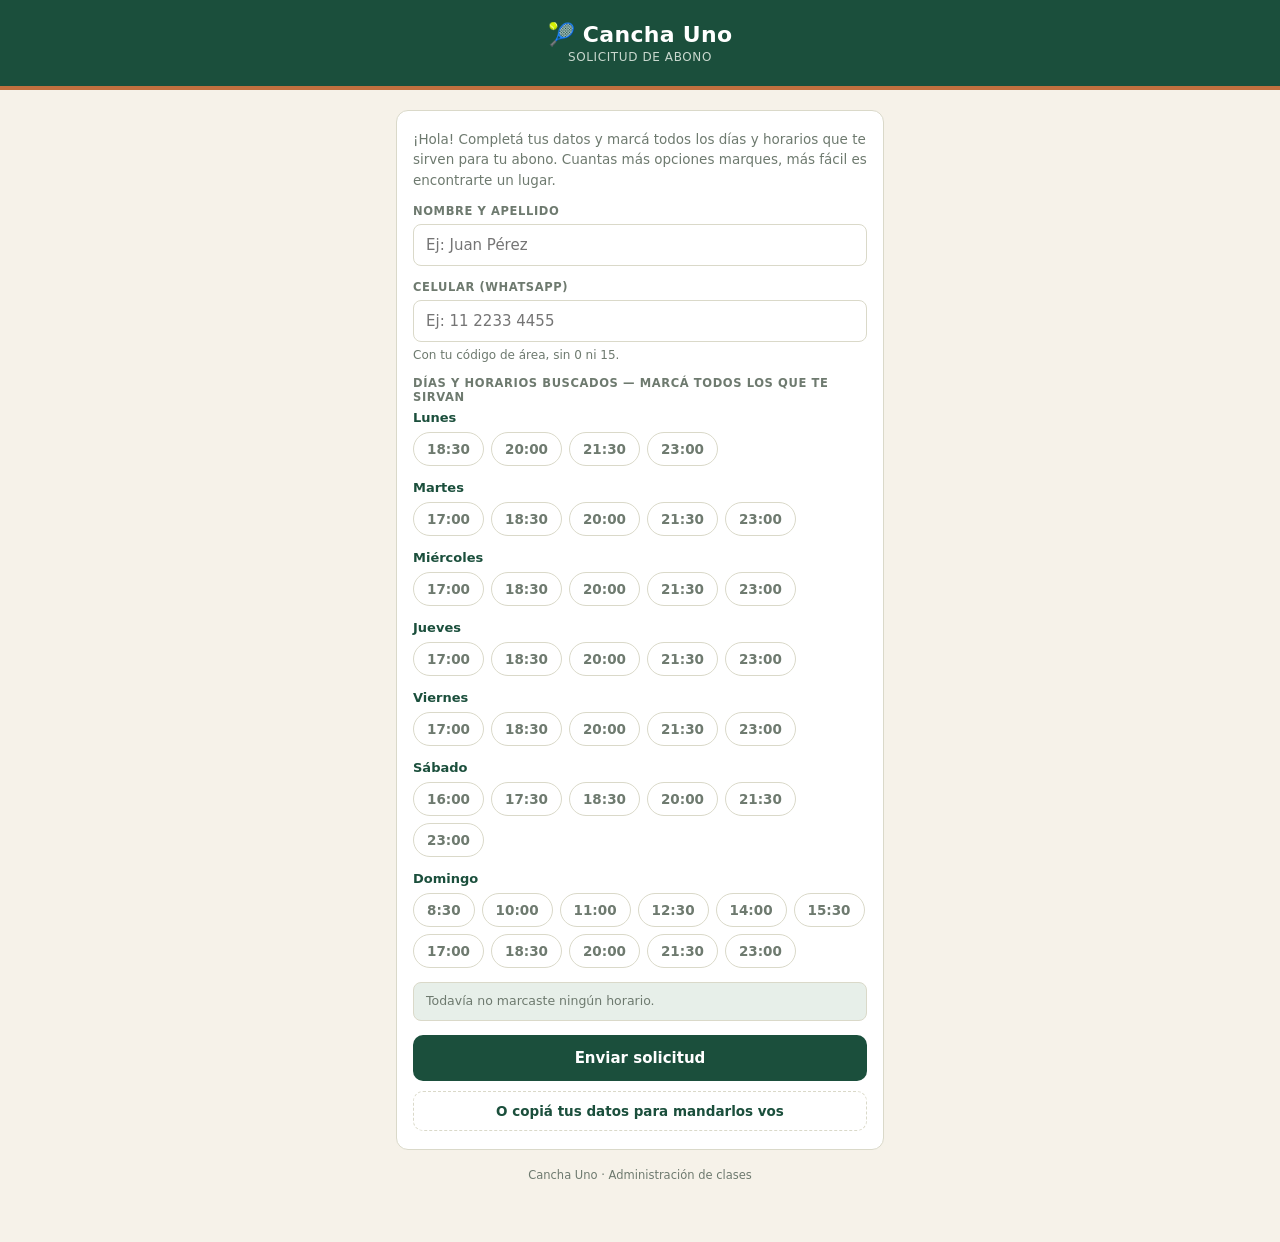
==== abono.html @ c535476c "Formularios de Academia y Abonos, y experiencia con pádel en el de Alumnos Co-Authored-By: Claude Fa" ====
<!DOCTYPE html>
<html lang="es">
<head>
  <meta charset="UTF-8" />
  <meta name="viewport" content="width=device-width, initial-scale=1.0" />
  <title>Cancha Uno — Solicitud de Abono</title>
  <style>
    :root {
      --court: #1B4F3C;
      --court-light: #2F6B4F;
      --court-soft: #E7EFE9;
      --clay: #C2703F;
      --sand: #F6F2E9;
      --paper: #FFFFFF;
      --ink: #22271F;
      --slate: #6E7A6F;
      --line: #DAD9C9;
      --warn: #C24B3A;
      --warn-soft: #F7E2DD;
      --ok: #2F7A4F;
    }
    * { box-sizing: border-box; margin: 0; padding: 0; }
    body {
      background: var(--sand);
      font-family: system-ui, -apple-system, sans-serif;
      color: var(--ink);
      min-height: 100vh;
    }
    .header {
      background: var(--court);
      color: #fff;
      border-bottom: 4px solid var(--clay);
      padding: 22px 18px;
      text-align: center;
    }
    .header h1 { font-size: 22px; letter-spacing: 0.3px; }
    .header p {
      font-size: 12px; color: #C9D8CE;
      text-transform: uppercase; letter-spacing: 0.6px; margin-top: 3px;
    }
    .wrap { max-width: 520px; margin: 0 auto; padding: 20px 16px 60px; }
    .card {
      background: var(--paper);
      border: 1px solid var(--line);
      border-radius: 12px;
      padding: 18px 16px;
      margin-bottom: 14px;
    }
    .intro { font-size: 13.5px; color: var(--slate); line-height: 1.5; margin-bottom: 14px; }
    label.field-label {
      display: block;
      font-size: 11.5px; font-weight: 800;
      text-transform: uppercase; letter-spacing: 0.6px;
      color: var(--slate);
      margin-bottom: 6px;
    }
    input[type="text"], input[type="tel"] {
      width: 100%;
      padding: 11px 12px;
      border-radius: 8px;
      border: 1px solid var(--line);
      font-size: 15px;
      font-family: inherit;
      margin-bottom: 14px;
      background: var(--paper);
    }
    input:focus { outline: 2px solid var(--court-light); border-color: transparent; }
    .hint { font-size: 12px; color: var(--slate); margin: -8px 0 14px; }
    .day-block { margin-bottom: 14px; }
    .day-name {
      font-size: 13px; font-weight: 800; color: var(--court);
      margin-bottom: 7px;
      display: flex; align-items: center; gap: 8px;
    }
    .day-count {
      font-size: 10.5px; font-weight: 800; color: #fff;
      background: var(--court);
      border-radius: 999px;
      padding: 1px 8px;
      display: none;
    }
    .day-count.show { display: inline-block; }
    .hours { display: flex; flex-wrap: wrap; gap: 7px; }
    .hour-chip {
      border: 1.5px solid var(--line);
      background: var(--paper);
      color: var(--slate);
      border-radius: 999px;
      padding: 8px 13px;
      font-size: 13.5px;
      font-weight: 700;
      font-family: inherit;
      cursor: pointer;
      transition: all 0.12s;
      -webkit-tap-highlight-color: transparent;
    }
    .hour-chip.on {
      background: var(--court);
      border-color: var(--court);
      color: #fff;
    }
    .summary {
      font-size: 12.5px; color: var(--slate);
      background: var(--court-soft);
      border: 1px solid var(--line);
      border-radius: 8px;
      padding: 9px 12px;
      margin-bottom: 14px;
      line-height: 1.5;
    }
    .error {
      display: none;
      background: var(--warn-soft);
      color: var(--warn);
      font-size: 13px; font-weight: 700;
      border-radius: 8px;
      padding: 10px 12px;
      margin-bottom: 12px;
    }
    .error.show { display: block; }
    .btn {
      width: 100%;
      border: none;
      border-radius: 10px;
      font-weight: 800;
      font-size: 15px;
      font-family: inherit;
      padding: 14px;
      cursor: pointer;
      display: flex; align-items: center; justify-content: center; gap: 8px;
    }
    .btn-primary { background: var(--court); color: #fff; }
    .btn-primary:active { background: var(--court-light); }
    .btn-ghost {
      background: transparent;
      color: var(--court);
      border: 1.5px dashed var(--line);
      margin-top: 10px;
      font-size: 13.5px;
      padding: 11px;
    }
    .done {
      display: none;
      text-align: center;
      padding: 10px 0 4px;
    }
    .done.show { display: block; }
    .done .big { font-size: 38px; }
    .done p { font-size: 14px; color: var(--slate); margin-top: 8px; line-height: 1.5; }
    .footer { text-align: center; font-size: 11.5px; color: var(--slate); margin-top: 18px; }
  </style>
</head>
<body>
  <div class="header">
    <h1>🎾 Cancha Uno</h1>
    <p>Solicitud de Abono</p>
  </div>

  <div class="wrap">
    <div class="card">
      <div id="contenido">
        <p class="intro">
          ¡Hola! Completá tus datos y marcá todos los días y horarios que te sirven para tu abono.
          Cuantas más opciones marques, más fácil es encontrarte un lugar.
        </p>

        <label class="field-label" for="nombre">Nombre y Apellido</label>
        <input type="text" id="nombre" placeholder="Ej: Juan Pérez" autocomplete="name" />

        <label class="field-label" for="celular">Celular (WhatsApp)</label>
        <input type="tel" id="celular" placeholder="Ej: 11 2233 4455" autocomplete="tel" />
        <p class="hint">Con tu código de área, sin 0 ni 15.</p>

        <label class="field-label">Días y horarios buscados — marcá todos los que te sirvan</label>
        <div id="dias"></div>

        <div class="summary" id="resumen">Todavía no marcaste ningún horario.</div>
        <div class="error" id="error"></div>

        <button class="btn btn-primary" id="enviar">Enviar solicitud</button>
        <button class="btn btn-ghost" id="copiar">O copiá tus datos para mandarlos vos</button>
      </div>

      <div class="done" id="done">
        <div class="big">✅</div>
        <p id="done-text">¡Listo! Tu solicitud fue enviada. Te contactamos apenas haya lugar.</p>
      </div>
    </div>

    <p class="footer">Cancha Uno · Administración de clases</p>
  </div>

  <script>
    // ⚠️ CAMBIAR ACÁ: número de WhatsApp del profe, con código de país y solo dígitos.
    var TELEFONO_PROFE = "5491100000000";

    // Base de datos en la nube (Supabase). La anon key es pública por diseño:
    // solo permite ENVIAR inscripciones, no leer ni tocar ningún dato.
    var SUPA_URL = "https://yhmtbvkpjadsvcdziegx.supabase.co";
    var SUPA_KEY = "eyJhbGciOiJIUzI1NiIsInR5cCI6IkpXVCJ9.eyJpc3MiOiJzdXBhYmFzZSIsInJlZiI6InlobXRidmtwamFkc3ZjZHppZWd4Iiwicm9sZSI6ImFub24iLCJpYXQiOjE3ODQyNjgwNTAsImV4cCI6MjA5OTg0NDA1MH0.koAPJeVAkugiPz9yT_eg3wWqUe9NtbkU-2Yw_wt-3m4";

    // Días y horarios de los abonos
    var DIAS = [
      { dia: "Lunes", horas: ["18:30", "20:00", "21:30", "23:00"] },
      { dia: "Martes", horas: ["17:00", "18:30", "20:00", "21:30", "23:00"] },
      { dia: "Miércoles", horas: ["17:00", "18:30", "20:00", "21:30", "23:00"] },
      { dia: "Jueves", horas: ["17:00", "18:30", "20:00", "21:30", "23:00"] },
      { dia: "Viernes", horas: ["17:00", "18:30", "20:00", "21:30", "23:00"] },
      { dia: "Sábado", horas: ["16:00", "17:30", "18:30", "20:00", "21:30", "23:00"] },
      { dia: "Domingo", horas: ["8:30", "10:00", "11:00", "12:30", "14:00", "15:30", "17:00", "18:30", "20:00", "21:30", "23:00"] },
    ];

    var seleccion = {}; // { "Lunes": ["18:30"], ... }

    var cont = document.getElementById("dias");
    DIAS.forEach(function (d) {
      seleccion[d.dia] = [];
      var block = document.createElement("div");
      block.className = "day-block";
      var name = document.createElement("div");
      name.className = "day-name";
      name.textContent = d.dia;
      var count = document.createElement("span");
      count.className = "day-count";
      count.id = "count-" + d.dia;
      name.appendChild(count);
      block.appendChild(name);
      var hours = document.createElement("div");
      hours.className = "hours";
      d.horas.forEach(function (h) {
        var chip = document.createElement("button");
        chip.type = "button";
        chip.className = "hour-chip";
        chip.textContent = h;
        chip.onclick = function () {
          var arr = seleccion[d.dia];
          var i = arr.indexOf(h);
          if (i >= 0) { arr.splice(i, 1); chip.classList.remove("on"); }
          else {
            arr.push(h);
            // se ordenan según el orden original del día
            arr.sort(function (a, b) { return d.horas.indexOf(a) - d.horas.indexOf(b); });
            chip.classList.add("on");
          }
          actualizar();
        };
        hours.appendChild(chip);
      });
      block.appendChild(hours);
      cont.appendChild(block);
    });

    function totalMarcados() {
      return DIAS.reduce(function (t, d) { return t + seleccion[d.dia].length; }, 0);
    }

    function resumenTexto() {
      var partes = [];
      DIAS.forEach(function (d) {
        if (seleccion[d.dia].length > 0) {
          partes.push(d.dia + ": " + seleccion[d.dia].join(", "));
        }
      });
      return partes;
    }

    function actualizar() {
      DIAS.forEach(function (d) {
        var c = document.getElementById("count-" + d.dia);
        var n = seleccion[d.dia].length;
        c.textContent = n;
        c.className = "day-count" + (n > 0 ? " show" : "");
      });
      var partes = resumenTexto();
      document.getElementById("resumen").innerHTML = partes.length === 0
        ? "Todavía no marcaste ningún horario."
        : "<strong>Horarios que buscás:</strong><br>" + partes.join("<br>");
    }

    function mostrarError(msg) {
      var e = document.getElementById("error");
      e.textContent = msg;
      e.className = "error show";
    }
    function limpiarError() {
      document.getElementById("error").className = "error";
    }

    function armarDatos() {
      limpiarError();
      var nombre = document.getElementById("nombre").value.trim();
      var celular = document.getElementById("celular").value.trim();
      if (!nombre) { mostrarError("Poné tu nombre y apellido."); return null; }
      if (!celular) { mostrarError("Poné tu número de celular."); return null; }
      if (totalMarcados() === 0) { mostrarError("Marcá al menos un horario que te sirva."); return null; }

      var disponibilidad = {};
      DIAS.forEach(function (d) {
        if (seleccion[d.dia].length > 0) disponibilidad[d.dia] = seleccion[d.dia];
      });

      var codigo = "PTC1:" + btoa(unescape(encodeURIComponent(JSON.stringify({
        s: "Abono", n: nombre, t: celular, d: disponibilidad
      }))));

      var mensaje = "Hola! Quiero solicitar un abono de padel.\n"
        + "Nombre: " + nombre + "\n"
        + "Celular: " + celular + "\n"
        + "Dias y horarios buscados:\n- " + resumenTexto().join("\n- ")
        + "\n\nCodigo de inscripcion (no lo borres):\n" + codigo;

      return { nombre: nombre, celular: celular, disponibilidad: disponibilidad, mensaje: mensaje };
    }

    function mostrarListo(texto) {
      // se oculta todo el formulario y queda solo la confirmación
      document.getElementById("contenido").style.display = "none";
      document.getElementById("done-text").textContent = texto;
      document.getElementById("done").className = "done show";
    }

    function enviarPorWhatsApp(datos) {
      if (!TELEFONO_PROFE || TELEFONO_PROFE === "5491100000000") {
        copiarFallback(datos.mensaje);
        mostrarListo("¡Datos copiados! Pegalos en un WhatsApp al profe y te contactamos apenas haya lugar.");
        return;
      }
      window.open("https://wa.me/" + TELEFONO_PROFE + "?text=" + encodeURIComponent(datos.mensaje), "_blank");
      mostrarListo("¡Listo! Se abrió WhatsApp con tu solicitud. Mandá el mensaje tal como está y te contactamos apenas haya lugar.");
    }

    document.getElementById("enviar").onclick = function () {
      var datos = armarDatos();
      if (!datos) return;
      var boton = document.getElementById("enviar");
      boton.disabled = true;
      boton.textContent = "Enviando…";
      fetch(SUPA_URL + "/rest/v1/inscripciones", {
        method: "POST",
        headers: {
          "Content-Type": "application/json",
          "apikey": SUPA_KEY,
          "Authorization": "Bearer " + SUPA_KEY,
          "Prefer": "return=minimal"
        },
        body: JSON.stringify({
          seccion: "Abono",
          nombre: datos.nombre, celular: datos.celular,
          disponibilidad: datos.disponibilidad
        }),
      }).then(function (res) {
        if (!res.ok) throw new Error("HTTP " + res.status);
        mostrarListo("¡Listo! Tu solicitud fue enviada. Te contactamos apenas haya lugar.");
      }).catch(function () {
        enviarPorWhatsApp(datos);
      }).finally(function () {
        boton.disabled = false;
        boton.textContent = "Enviar solicitud";
      });
    };

    document.getElementById("copiar").onclick = function () {
      var datos = armarDatos();
      if (!datos) return;
      var mensaje = datos.mensaje;
      var fin = function () {
        mostrarListo("¡Datos copiados! Pegalos en un WhatsApp al profe y te contactamos apenas haya lugar.");
      };
      if (navigator.clipboard && navigator.clipboard.writeText) {
        navigator.clipboard.writeText(mensaje).then(fin, function () { copiarFallback(mensaje); fin(); });
      } else {
        copiarFallback(mensaje);
        fin();
      }
    };

    function copiarFallback(texto) {
      var ta = document.createElement("textarea");
      ta.value = texto;
      document.body.appendChild(ta);
      ta.select();
      document.execCommand("copy");
      document.body.removeChild(ta);
    }
  </script>
</body>
</html>
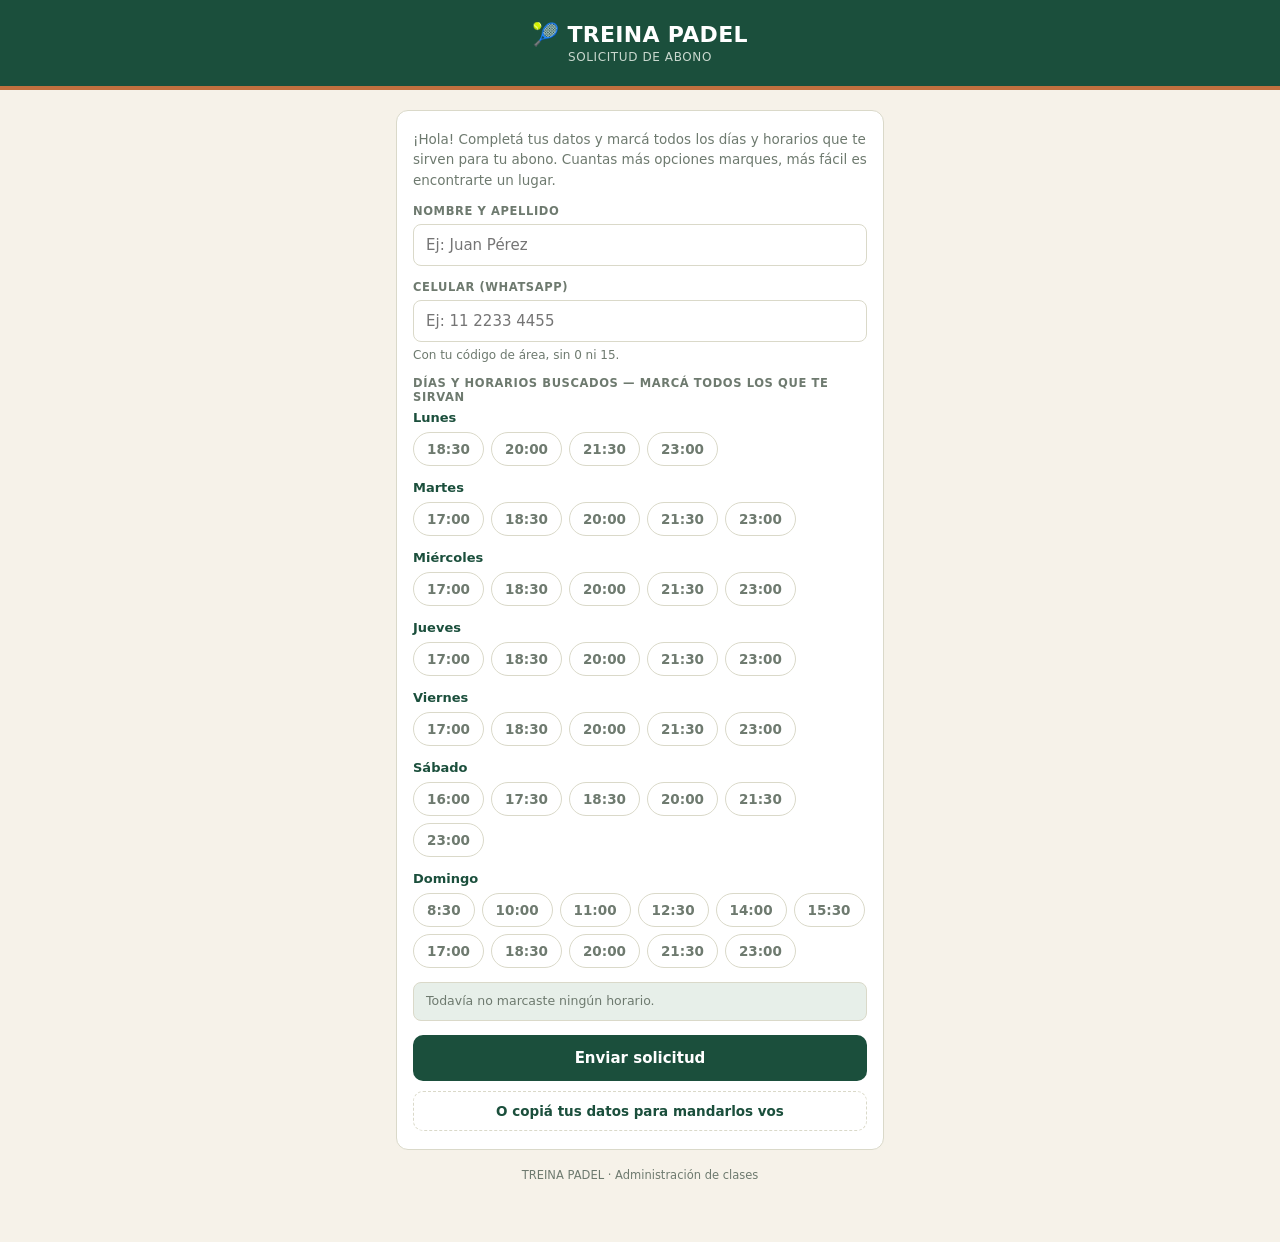
==== commit 7038306e: "Unifica el nombre a TREINA PADEL en todos los formularios index.html, academia.html y abono.html dec" ====
--- a/abono.html
+++ b/abono.html
@@ -3,7 +3,7 @@
 <head>
   <meta charset="UTF-8" />
   <meta name="viewport" content="width=device-width, initial-scale=1.0" />
-  <title>Cancha Uno — Solicitud de Abono</title>
+  <title>TREINA PADEL — Solicitud de Abono</title>
   <style>
     :root {
       --court: #1B4F3C;
@@ -152,7 +152,7 @@
 </head>
 <body>
   <div class="header">
-    <h1>🎾 Cancha Uno</h1>
+    <h1>🎾 TREINA PADEL</h1>
     <p>Solicitud de Abono</p>
   </div>
 
@@ -187,17 +187,16 @@
       </div>
     </div>
 
-    <p class="footer">Cancha Uno · Administración de clases</p>
+    <p class="footer">TREINA PADEL · Administración de clases</p>
   </div>
 
+  <script src="config.js"></script>
   <script>
-    // ⚠️ CAMBIAR ACÁ: número de WhatsApp del profe, con código de país y solo dígitos.
-    var TELEFONO_PROFE = "5491100000000";
-
-    // Base de datos en la nube (Supabase). La anon key es pública por diseño:
-    // solo permite ENVIAR inscripciones, no leer ni tocar ningún dato.
-    var SUPA_URL = "https://yhmtbvkpjadsvcdziegx.supabase.co";
-    var SUPA_KEY = "eyJhbGciOiJIUzI1NiIsInR5cCI6IkpXVCJ9.eyJpc3MiOiJzdXBhYmFzZSIsInJlZiI6InlobXRidmtwamFkc3ZjZHppZWd4Iiwicm9sZSI6ImFub24iLCJpYXQiOjE3ODQyNjgwNTAsImV4cCI6MjA5OTg0NDA1MH0.koAPJeVAkugiPz9yT_eg3wWqUe9NtbkU-2Yw_wt-3m4";
+    // Teléfono y credenciales de Supabase salen de config.js (un solo
+    // lugar para rotarlos en vez de repetirlos en cada formulario).
+    var TELEFONO_PROFE = window.APP_CONFIG.TELEFONO_PROFE;
+    var SUPA_URL = window.APP_CONFIG.SUPA_URL;
+    var SUPA_KEY = window.APP_CONFIG.SUPA_KEY;
 
     // Días y horarios de los abonos
     var DIAS = [
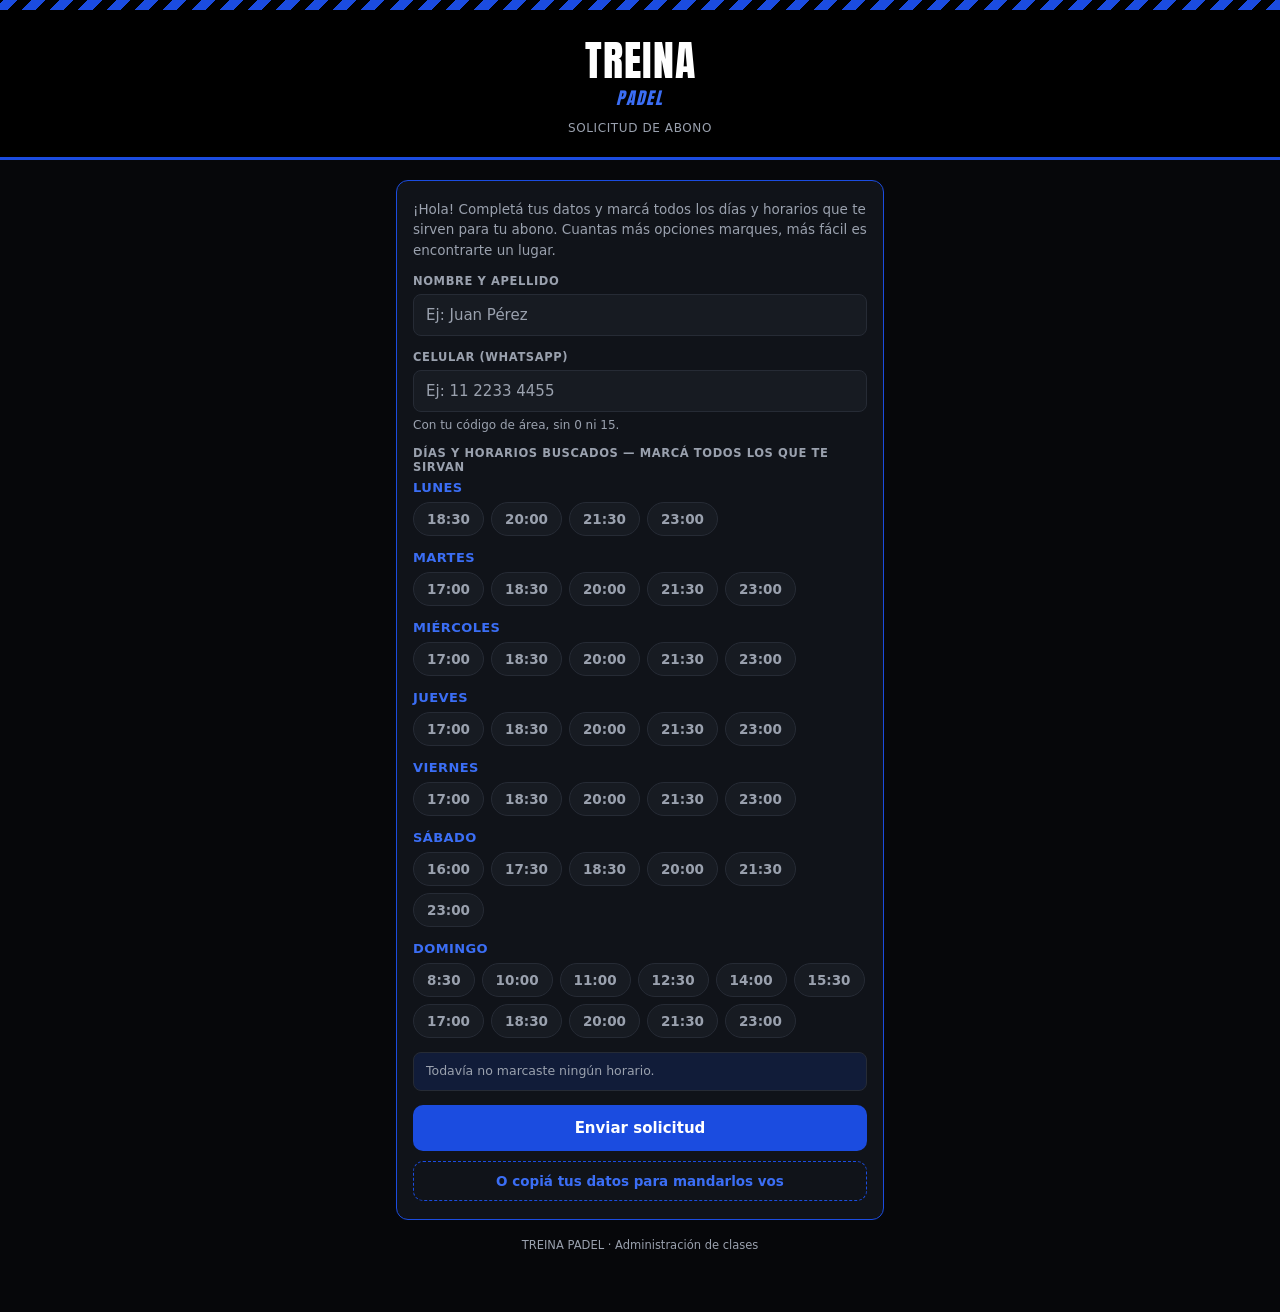
==== commit af560bd6: "Nueva identidad visual TREINA y soporte multi-foto en comprobante - Rediseño de marca en los 5 formu" ====
--- a/abono.html
+++ b/abono.html
@@ -4,155 +4,13 @@
   <meta charset="UTF-8" />
   <meta name="viewport" content="width=device-width, initial-scale=1.0" />
   <title>TREINA PADEL — Solicitud de Abono</title>
-  <style>
-    :root {
-      --court: #1B4F3C;
-      --court-light: #2F6B4F;
-      --court-soft: #E7EFE9;
-      --clay: #C2703F;
-      --sand: #F6F2E9;
-      --paper: #FFFFFF;
-      --ink: #22271F;
-      --slate: #6E7A6F;
-      --line: #DAD9C9;
-      --warn: #C24B3A;
-      --warn-soft: #F7E2DD;
-      --ok: #2F7A4F;
-    }
-    * { box-sizing: border-box; margin: 0; padding: 0; }
-    body {
-      background: var(--sand);
-      font-family: system-ui, -apple-system, sans-serif;
-      color: var(--ink);
-      min-height: 100vh;
-    }
-    .header {
-      background: var(--court);
-      color: #fff;
-      border-bottom: 4px solid var(--clay);
-      padding: 22px 18px;
-      text-align: center;
-    }
-    .header h1 { font-size: 22px; letter-spacing: 0.3px; }
-    .header p {
-      font-size: 12px; color: #C9D8CE;
-      text-transform: uppercase; letter-spacing: 0.6px; margin-top: 3px;
-    }
-    .wrap { max-width: 520px; margin: 0 auto; padding: 20px 16px 60px; }
-    .card {
-      background: var(--paper);
-      border: 1px solid var(--line);
-      border-radius: 12px;
-      padding: 18px 16px;
-      margin-bottom: 14px;
-    }
-    .intro { font-size: 13.5px; color: var(--slate); line-height: 1.5; margin-bottom: 14px; }
-    label.field-label {
-      display: block;
-      font-size: 11.5px; font-weight: 800;
-      text-transform: uppercase; letter-spacing: 0.6px;
-      color: var(--slate);
-      margin-bottom: 6px;
-    }
-    input[type="text"], input[type="tel"] {
-      width: 100%;
-      padding: 11px 12px;
-      border-radius: 8px;
-      border: 1px solid var(--line);
-      font-size: 15px;
-      font-family: inherit;
-      margin-bottom: 14px;
-      background: var(--paper);
-    }
-    input:focus { outline: 2px solid var(--court-light); border-color: transparent; }
-    .hint { font-size: 12px; color: var(--slate); margin: -8px 0 14px; }
-    .day-block { margin-bottom: 14px; }
-    .day-name {
-      font-size: 13px; font-weight: 800; color: var(--court);
-      margin-bottom: 7px;
-      display: flex; align-items: center; gap: 8px;
-    }
-    .day-count {
-      font-size: 10.5px; font-weight: 800; color: #fff;
-      background: var(--court);
-      border-radius: 999px;
-      padding: 1px 8px;
-      display: none;
-    }
-    .day-count.show { display: inline-block; }
-    .hours { display: flex; flex-wrap: wrap; gap: 7px; }
-    .hour-chip {
-      border: 1.5px solid var(--line);
-      background: var(--paper);
-      color: var(--slate);
-      border-radius: 999px;
-      padding: 8px 13px;
-      font-size: 13.5px;
-      font-weight: 700;
-      font-family: inherit;
-      cursor: pointer;
-      transition: all 0.12s;
-      -webkit-tap-highlight-color: transparent;
-    }
-    .hour-chip.on {
-      background: var(--court);
-      border-color: var(--court);
-      color: #fff;
-    }
-    .summary {
-      font-size: 12.5px; color: var(--slate);
-      background: var(--court-soft);
-      border: 1px solid var(--line);
-      border-radius: 8px;
-      padding: 9px 12px;
-      margin-bottom: 14px;
-      line-height: 1.5;
-    }
-    .error {
-      display: none;
-      background: var(--warn-soft);
-      color: var(--warn);
-      font-size: 13px; font-weight: 700;
-      border-radius: 8px;
-      padding: 10px 12px;
-      margin-bottom: 12px;
-    }
-    .error.show { display: block; }
-    .btn {
-      width: 100%;
-      border: none;
-      border-radius: 10px;
-      font-weight: 800;
-      font-size: 15px;
-      font-family: inherit;
-      padding: 14px;
-      cursor: pointer;
-      display: flex; align-items: center; justify-content: center; gap: 8px;
-    }
-    .btn-primary { background: var(--court); color: #fff; }
-    .btn-primary:active { background: var(--court-light); }
-    .btn-ghost {
-      background: transparent;
-      color: var(--court);
-      border: 1.5px dashed var(--line);
-      margin-top: 10px;
-      font-size: 13.5px;
-      padding: 11px;
-    }
-    .done {
-      display: none;
-      text-align: center;
-      padding: 10px 0 4px;
-    }
-    .done.show { display: block; }
-    .done .big { font-size: 38px; }
-    .done p { font-size: 14px; color: var(--slate); margin-top: 8px; line-height: 1.5; }
-    .footer { text-align: center; font-size: 11.5px; color: var(--slate); margin-top: 18px; }
-  </style>
+  <link rel="stylesheet" href="styles.css" />
 </head>
 <body>
+  <div class="stripes"></div>
   <div class="header">
-    <h1>🎾 TREINA PADEL</h1>
+    <div class="brand">TREINA</div>
+    <div class="brand-sub">PADEL</div>
     <p>Solicitud de Abono</p>
   </div>
 
--- a/styles.css
+++ b/styles.css
@@ -0,0 +1,250 @@
+/* Estilos compartidos por los 5 formularios de esta carpeta (index.html,
+   academia.html, abono.html, comprobante.html, confirmar.html). Un solo
+   lugar para la identidad visual de TREINA PADEL — cambiar acá impacta
+   a todos los formularios a la vez. */
+
+@import url('https://fonts.googleapis.com/css2?family=Anton&display=swap');
+
+:root {
+  --ink: #06070A;
+  --panel: #101319;
+  --panel-2: #171B22;
+  --line: #262B35;
+  --blue: #1B4CE0;
+  --blue-light: #3B6EF5;
+  --blue-soft: rgba(27, 76, 224, 0.16);
+  --white: #FFFFFF;
+  --muted: #9AA1AE;
+  --warn: #FF5C5C;
+  --warn-soft: rgba(255, 92, 92, 0.14);
+  --ok: #33D17A;
+}
+
+* { box-sizing: border-box; margin: 0; padding: 0; }
+
+body {
+  background: var(--ink);
+  font-family: system-ui, -apple-system, sans-serif;
+  color: var(--white);
+  min-height: 100vh;
+}
+
+/* franja de rayas diagonales de la marca, arriba de todo */
+.stripes {
+  height: 10px;
+  background: repeating-linear-gradient(-45deg, var(--blue) 0 10px, #000 10px 20px);
+}
+
+.header {
+  background: #000;
+  border-bottom: 3px solid var(--blue);
+  padding: 30px 18px 22px;
+  text-align: center;
+}
+.header .brand {
+  font-family: 'Anton', system-ui, sans-serif;
+  font-weight: 400;
+  font-size: 42px;
+  letter-spacing: 1px;
+  color: var(--white);
+  line-height: 1;
+}
+.header .brand-sub {
+  font-family: 'Anton', system-ui, sans-serif;
+  font-style: italic;
+  font-size: 17px;
+  letter-spacing: 2px;
+  color: var(--blue-light);
+  margin-top: 3px;
+}
+.header p {
+  font-size: 12px; color: var(--muted);
+  text-transform: uppercase; letter-spacing: 0.6px; margin-top: 10px;
+}
+
+.wrap { max-width: 520px; margin: 0 auto; padding: 20px 16px 60px; }
+
+.card {
+  background: var(--panel);
+  border: 1.5px solid var(--blue);
+  border-radius: 12px;
+  padding: 18px 16px;
+  margin-bottom: 14px;
+}
+
+.intro { font-size: 13.5px; color: var(--muted); line-height: 1.5; margin-bottom: 14px; }
+.intro strong { color: var(--white); }
+
+label.field-label {
+  display: block;
+  font-size: 11.5px; font-weight: 800;
+  text-transform: uppercase; letter-spacing: 0.6px;
+  color: var(--muted);
+  margin-bottom: 6px;
+}
+
+input[type="text"], input[type="tel"], input[type="number"] {
+  width: 100%;
+  padding: 11px 12px;
+  border-radius: 8px;
+  border: 1px solid var(--line);
+  font-size: 15px;
+  font-family: inherit;
+  margin-bottom: 14px;
+  background: var(--panel-2);
+  color: var(--white);
+}
+input::placeholder { color: var(--muted); }
+input:focus { outline: 2px solid var(--blue-light); border-color: transparent; }
+
+.hint { font-size: 12px; color: var(--muted); margin: -8px 0 14px; }
+
+.day-block { margin-bottom: 14px; }
+.day-name {
+  font-size: 13px; font-weight: 800; color: var(--blue-light);
+  margin-bottom: 7px;
+  display: flex; align-items: center; gap: 8px;
+  text-transform: uppercase; letter-spacing: 0.4px;
+}
+.day-count {
+  font-size: 10.5px; font-weight: 800; color: #fff;
+  background: var(--blue);
+  border-radius: 999px;
+  padding: 1px 8px;
+  display: none;
+}
+.day-count.show { display: inline-block; }
+
+.hours { display: flex; flex-wrap: wrap; gap: 7px; }
+.hour-chip {
+  appearance: none; -webkit-appearance: none;
+  border: 1.5px solid var(--line);
+  background: var(--panel-2);
+  color: var(--muted);
+  border-radius: 999px;
+  padding: 8px 13px;
+  font-size: 13.5px;
+  font-weight: 700;
+  font-family: inherit;
+  cursor: pointer;
+  transition: all 0.12s;
+  -webkit-tap-highlight-color: transparent;
+}
+.hour-chip.on {
+  background: var(--blue);
+  border-color: var(--blue);
+  color: #fff;
+}
+
+.summary {
+  font-size: 12.5px; color: var(--muted);
+  background: var(--blue-soft);
+  border: 1px solid var(--line);
+  border-radius: 8px;
+  padding: 9px 12px;
+  margin-bottom: 14px;
+  line-height: 1.5;
+}
+.summary strong { color: var(--white); }
+
+/* Opciones de respuesta única, una debajo de la otra (textos largos) */
+.opts { display: flex; flex-direction: column; gap: 7px; margin-bottom: 14px; }
+.opt-chip {
+  appearance: none; -webkit-appearance: none;
+  width: 100%;
+  text-align: left;
+  border: 1.5px solid var(--line);
+  background: var(--panel-2);
+  color: var(--white);
+  border-radius: 10px;
+  padding: 11px 14px;
+  font-size: 14px;
+  font-weight: 600;
+  font-family: inherit;
+  cursor: pointer;
+  transition: all 0.12s;
+  -webkit-tap-highlight-color: transparent;
+}
+.opt-chip.on {
+  background: var(--blue);
+  border-color: var(--blue);
+  color: #fff;
+  font-weight: 800;
+}
+
+.sub-input { display: none; margin: -6px 0 14px; }
+.sub-input.show { display: block; }
+
+.upload-box {
+  border: 2px dashed var(--line);
+  border-radius: 12px;
+  padding: 22px 16px;
+  text-align: center;
+  cursor: pointer;
+  margin-bottom: 14px;
+  transition: border-color 0.15s;
+  background: var(--panel-2);
+}
+.upload-box.has-file { border-color: var(--blue); border-style: solid; padding: 12px; }
+.upload-box .icon { font-size: 30px; margin-bottom: 6px; }
+.upload-box .label { font-size: 13.5px; font-weight: 700; color: var(--blue-light); }
+.upload-box .sub { font-size: 12px; color: var(--muted); margin-top: 4px; }
+
+/* Miniaturas de las fotos ya elegidas, en comprobante.html */
+.previews { display: flex; flex-wrap: wrap; gap: 8px; margin-bottom: 14px; }
+.preview-item { position: relative; width: 74px; height: 74px; border-radius: 8px; overflow: hidden; border: 1.5px solid var(--blue); }
+.preview-item img { width: 100%; height: 100%; object-fit: cover; display: block; }
+.preview-item .quitar {
+  appearance: none; -webkit-appearance: none;
+  position: absolute; top: 2px; right: 2px; width: 18px; height: 18px; border-radius: 50%;
+  background: rgba(0, 0, 0, 0.75); color: #fff; border: none; font-size: 11px; line-height: 18px;
+  cursor: pointer; padding: 0; font-family: inherit;
+}
+#fileInput { display: none; }
+
+.error {
+  display: none;
+  background: var(--warn-soft);
+  color: #FF9494;
+  font-size: 13px; font-weight: 700;
+  border-radius: 8px;
+  padding: 10px 12px;
+  margin-bottom: 12px;
+}
+.error.show { display: block; }
+.error a { color: inherit; }
+
+.btn {
+  appearance: none; -webkit-appearance: none;
+  width: 100%;
+  border: none;
+  border-radius: 10px;
+  font-weight: 800;
+  font-size: 15px;
+  font-family: inherit;
+  padding: 14px;
+  cursor: pointer;
+  display: flex; align-items: center; justify-content: center; gap: 8px;
+}
+.btn:disabled { opacity: 0.6; cursor: default; }
+.btn-primary { background: var(--blue); color: #fff; }
+.btn-primary:active { background: var(--blue-light); }
+.btn-ghost {
+  background: transparent;
+  color: var(--blue-light);
+  border: 1.5px dashed var(--blue);
+  margin-top: 10px;
+  font-size: 13.5px;
+  padding: 11px;
+}
+
+.done {
+  display: none;
+  text-align: center;
+  padding: 10px 0 4px;
+}
+.done.show { display: block; }
+.done .big { font-size: 38px; }
+.done p { font-size: 14px; color: var(--muted); margin-top: 8px; line-height: 1.5; }
+
+.footer { text-align: center; font-size: 11.5px; color: var(--muted); margin-top: 18px; }
